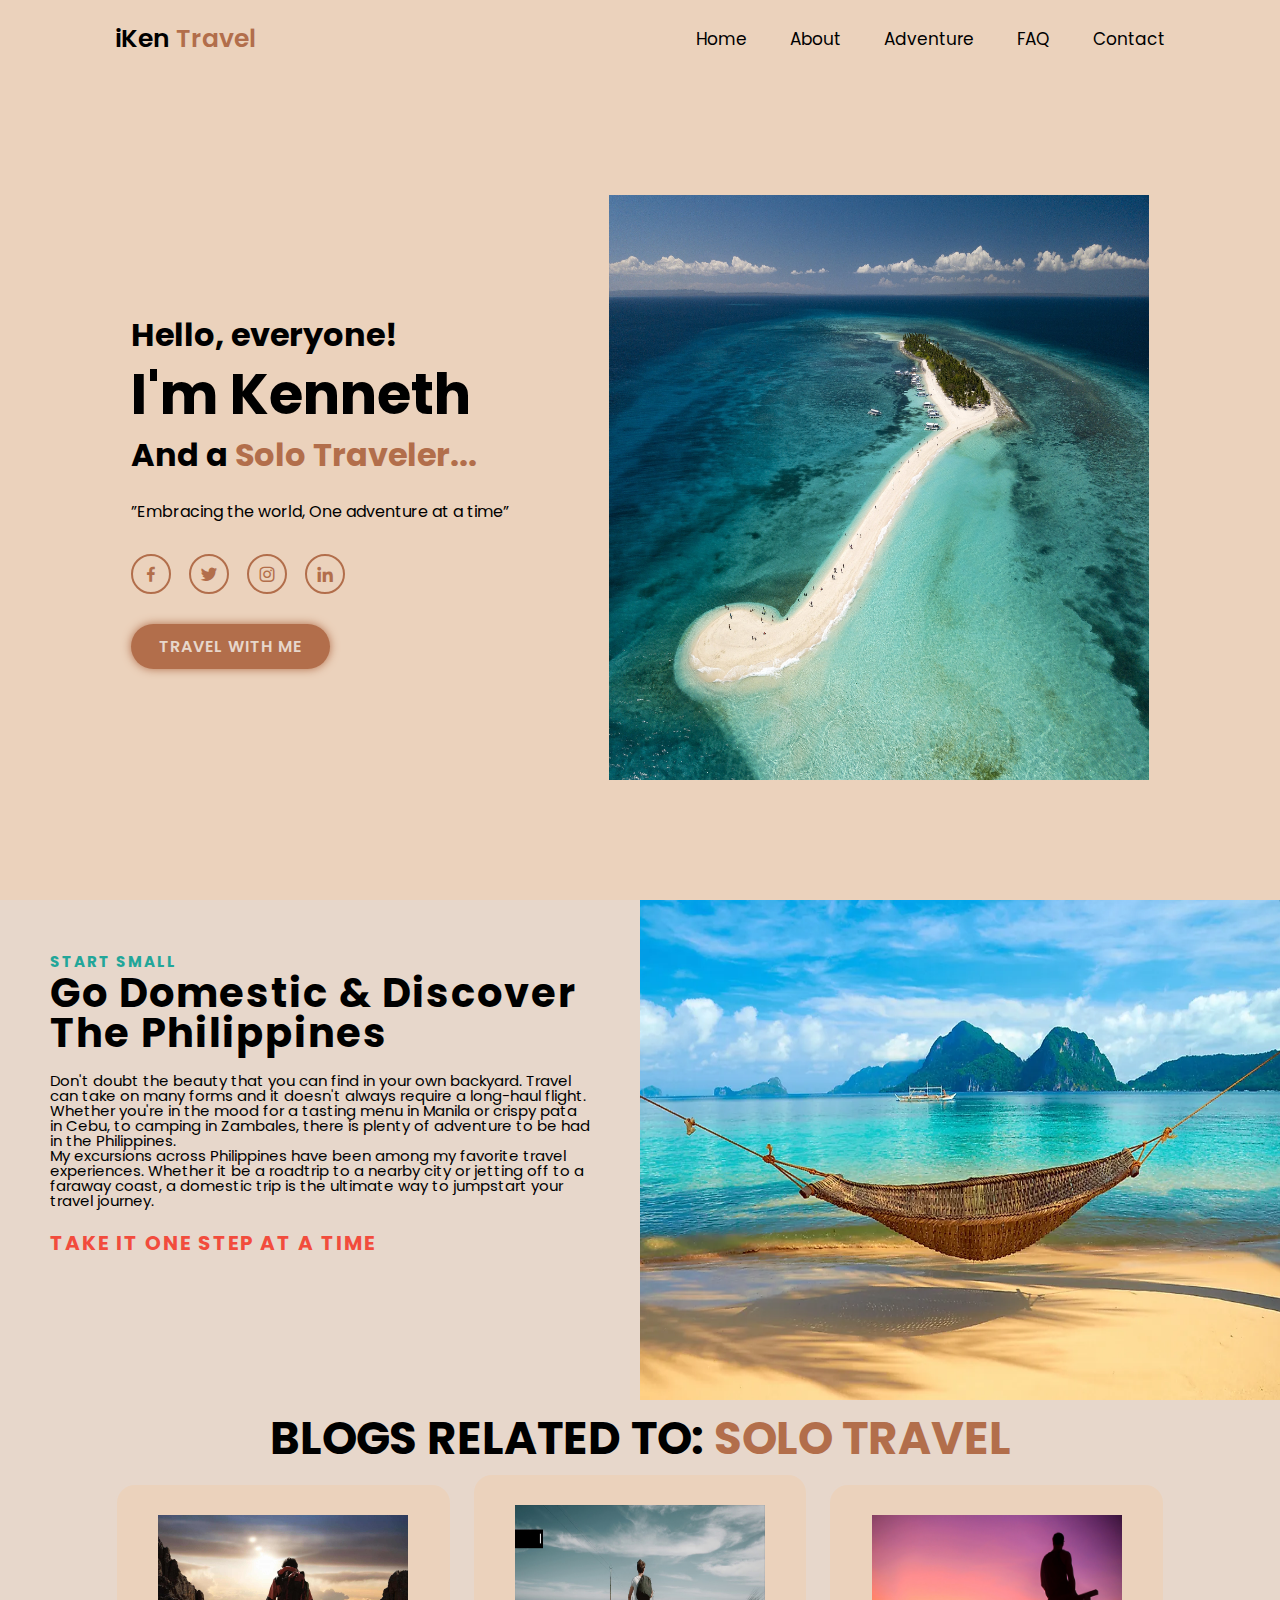
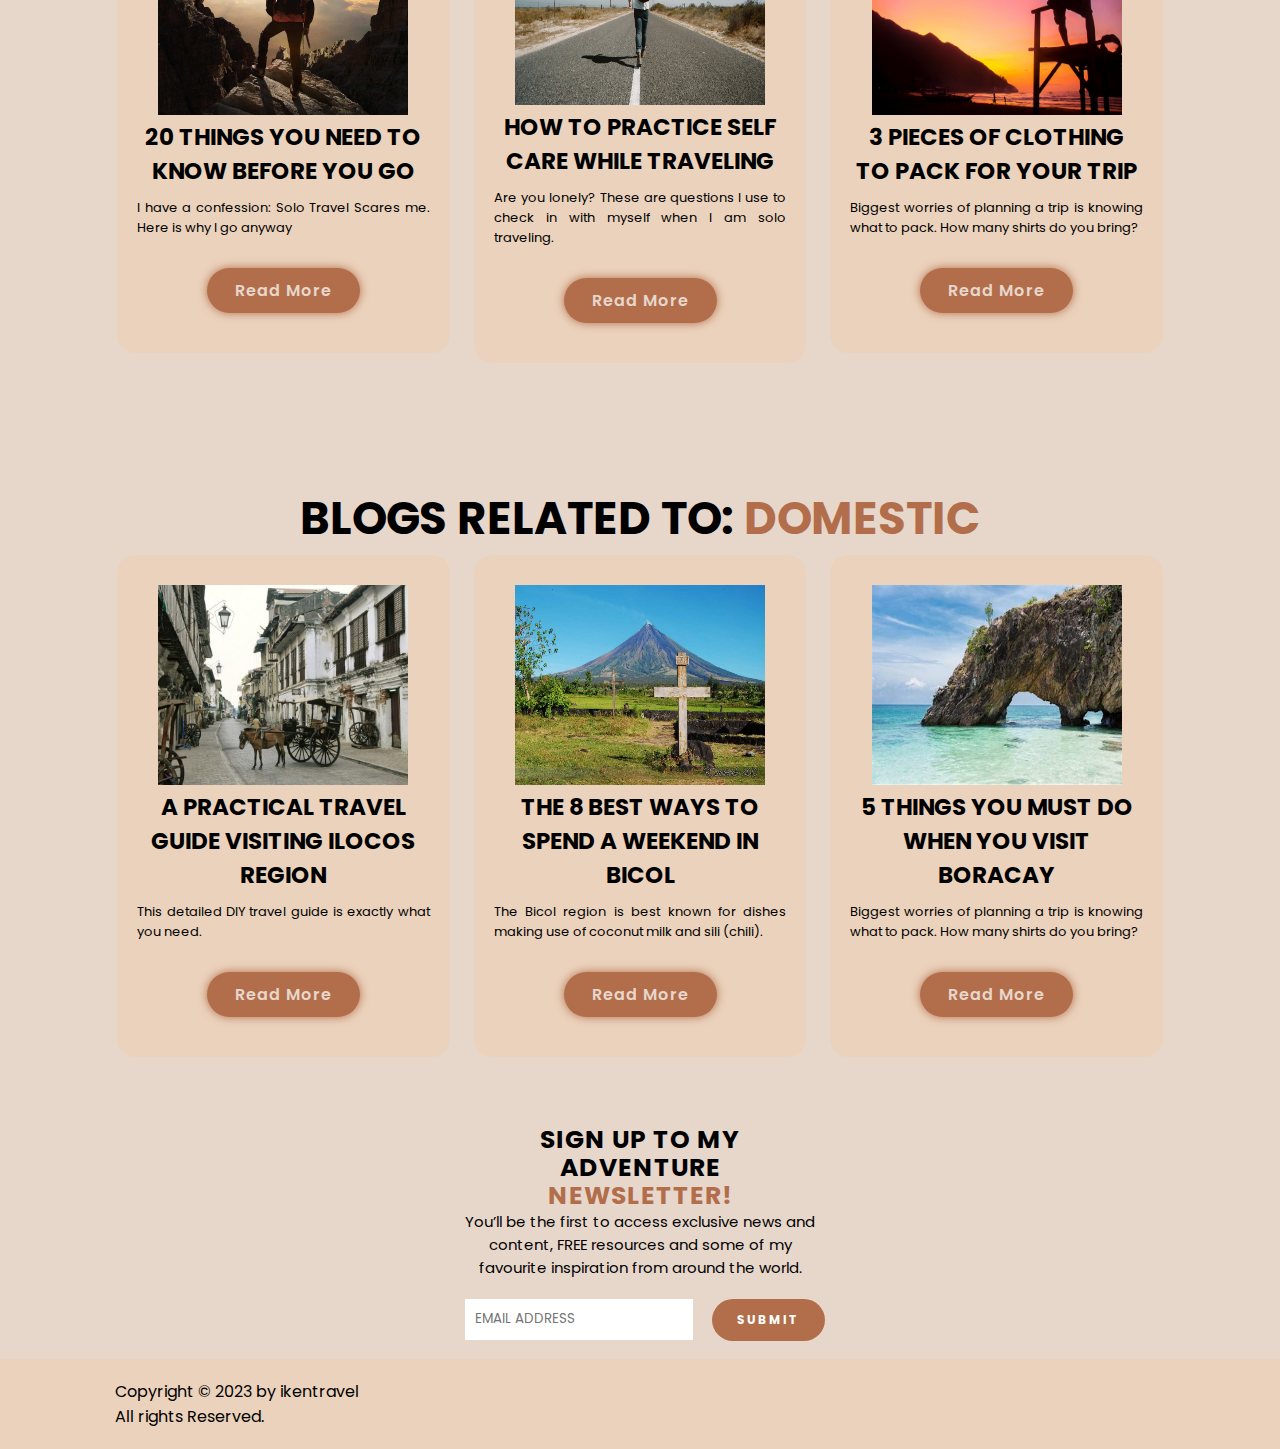
==== index.html @ bb7d7a22 "this is my mini project 1" ====
<!DOCTYPE html>
<html lang="en">
<head>
  <meta charset="UTF-8">
  <meta http-equiv="X-UA-compatible" content="IE=edge">
  <meta name="viewport" content="width=device-width, initial-scale=1.0">
  <title>ikentravel</title>

  <!-- box icons-->
  <link href='https://unpkg.com/boxicons@2.1.4/css/boxicons.min.css' rel='stylesheet'>


  <!-- custom css -->
  <link rel="stylesheet" href="styles.css">
</head>
<body>
  <!-- header design-->
  <header class="header">
    <a href="#" class="logo">iKen <span>Travel</span></a>

    <i class='bx bx-menu' id="menu-icon"></i>

    <nav class="navbar">
        <a href="homepage.html">Home</a>
        <a href="aboutpage.html">About</a>        
        <a href="adventurepage.html">Adventure</a>        
        <a href="faqpage.html">FAQ</a>        
        <a href="contactpage.html">Contact</a>        

    </nav>
  </header>

 <!-- home section design -->
 <section class="home" id="home">
    <div class="home-content">
      <h3>Hello, everyone!</h3>
      <h1>I'm Kenneth</h1>
      <h3>And a <span>Solo Traveler...</span></h3>
      <p>”Embracing the world, One adventure at a time”</p>
      
      <div class="social-media">
        <a href="https://www.facebook.com/knnth8jhn"><i class='bx bxl-facebook'></i></a>
        <a href="https://twitter.com/UyKenj"><i class='bx bxl-twitter' ></i></a>
        <a href="https://www.instagram.com/ikenntravel/"><i class='bx bxl-instagram' ></i></a>
        <a href="https://www.linkedin.com/in/kenneth-john-3977a8177/"><i class='bx bxl-linkedin' ></i></a>
      </div>
      <a href="#" class="btn">TRAVEL WITH ME</a>
    </div>

    <div class="home-img">
      <img src="/sample1.png" alt="">
    </div>
 </section>

 
 <div class="multiple-content" style="position:static;">
  <div class="2col">
    <div class="c2">
      <h2>START SMALL</h2>
      <h1>Go Domestic & Discover The Philippines</h1>
      <p>Don't doubt the beauty that you can find in your own backyard. Travel can take on many forms and it doesn't always require a long-haul flight.
      <br>Whether you're in the mood for a tasting menu in Manila or crispy pata in Cebu, to camping in Zambales, there is plenty of adventure to be had in the Philippines.
      <br>My excursions across Philippines have been among my favorite travel experiences. Whether it be a roadtrip to a nearby city or jetting off to a faraway coast, a domestic trip is the ultimate way to jumpstart your travel journey.
      </p>
      <h3>TAKE IT ONE STEP AT A TIME</h3>
    </div>

    <div class="c3">
      <img src="/Sample2.jpg" alt="">
    </div>
  </div>



   <section class="about" id="about">
    <h3 class="heading">BLOGS RELATED TO: <span>SOLO TRAVEL</span></h3>
    
    <div class="about-container">
      
      <div class="about-box">
        <img src="/Photos/BLOG2.jpg" alt="" style="width: 250px; height:200px;">
        <h3>20 THINGS YOU NEED TO KNOW BEFORE YOU GO</h3>
        <p>I have a confession: Solo Travel Scares me. Here is why I go anyway</p>
        <a href="#" class="btn">Read More</a>
      </div>

      <div class="about-box">
        <img src="/Photos/BLOG1.jpg" alt="" style="width: 250px; height:200px;">
        <h3>HOW TO PRACTICE SELF CARE WHILE TRAVELING</h3>
        <p>Are you lonely? These are questions I use to check in with myself when I am solo traveling.</p>
        <a href="#" class="btn">Read More</a>
      </div>

      <div class="about-box">
        <img src="/Photos/BLOG3.jpg" alt="" style="width: 250px; height:200px;">
        <h3>3 PIECES OF CLOTHING TO PACK FOR YOUR TRIP</h3>
        <p>Biggest worries of planning a trip is knowing what to pack. How many shirts do you bring?</p>
        <a href="#" class="btn">Read More</a>
      </div>
    </div>
  </section>


  <section class="about" id="about">
    <h3 class="heading">BLOGS RELATED TO: <span>DOMESTIC</span></h3>
    
    <div class="about-container">
      
      <div class="about-box">
        <img src="/Photos/BLOG4.jpg" alt="" style="width: 250px; height:200px;">
        <h3>A PRACTICAL TRAVEL GUIDE VISITING ILOCOS REGION</h3>
        <p>This detailed DIY travel guide is exactly what you need. </p>
        <a href="#" class="btn">Read More</a>
      </div>

      <div class="about-box">
        <img src="/Photos/BLOG5.jpg" alt="" style="width: 250px; height:200px;">
        <h3>THE 8 BEST WAYS TO SPEND A WEEKEND IN BICOL</h3>
        <p>The Bicol region is best known for dishes making use of coconut milk and sili (chili).</p>
        <a href="#" class="btn">Read More</a>
      </div>

      <div class="about-box">
        <img src="/Photos/BLOG6.jpg" alt="" style="width: 250px; height:200px;">
        <h3>5 THINGS YOU MUST DO WHEN YOU VISIT BORACAY </h3>
        <p>Biggest worries of planning a trip is knowing what to pack. How many shirts do you bring?</p>
        <a href="#" class="btn">Read More</a>
      </div>
    </div>

    <div class="parent-wrapper">
      <span class="close-btn glyphicon glyphicon-remove"></span>
      <div class="subscribe-wrapper">
        <h4>SIGN UP TO MY ADVENTURE <span>NEWSLETTER!</span></h4>
        <p>You’ll be the first to access exclusive news and content, FREE resources and some of my favourite inspiration from around the world.</p>
        <input type="email" name="email" class="subscribe-input" placeholder="EMAIL ADDRESS">
        <div class="submit-btn">SUBMIT</div>
      </div>
    </div>

  </section>
</div>




 



    <!--footer design-->
<setion>
    <footer class="footer">
      <div class="footer-text">
        <p>Copyright &copy; 2023 by ikentravel </p>
        <p>All rights Reserved.</p>
      </div>
</setion>
  
  <!-- custom js -->
  <script src="script.js"></script>
  <script src="https://cdn.jsdelivr.net/npm/bootstrap@5.3.0/dist/js/bootstrap.bundle.min.js" integrity="sha384-geWF76RCwLtnZ8qwWowPQNguL3RmwHVBC9FhGdlKrxdiJJigb/j/68SIy3Te4Bkz" crossorigin="anonymous"></script>
</body>
</html>
---- styles.css ----
@import url('https://fonts.googleapis.com/css2?family=Poppins:wght@300;400;500;600;700;800;900&display=swap');

* {
  margin: 0;
  padding: 0;
  box-sizing: border-box;
  text-decoration: none;
  border: none;
  outline: none;
  scroll-behavior: smooth;
  font-family: 'Poppins', sans-serif;
}

:root {
  --bg-color: #EBD2BC;
  --second-bg-color: #E7D7CB;
  --text-color: #000000;
  --main-color: #B26E4B;
}

html {
  font-size: 62.5%;
  overflow-x: hidden;
}

body {
  background: var(--bg-color);
  color: var(--text-color)
}

section {
  min-height: 100vh;
  padding: 10rem 9% 2rem;
}

.header {
  background: var(--bg-color);
  position: fixed;
  top: 0;
  left: 0;
  width: 100%;
  padding: 2rem 9%;
  display: flex;
  justify-content: space-between;
  align-items: center;
  z-index: 100;
}

.logo {
  font-size: 2.5rem;
  color: var(--text-color);
  font-weight: 600;
  cursor: default;
}

.navbar a {
  font-size: 1.7rem;
  color: var(--text-color);
  margin-left: 4rem;
  transition: .3s;
}

.navbar a:hover,
.navbar a.active {
  color: var(--main-color);

}

#menu-icon {
  font-size: 3.6rem;
  color: var(--text-color);
  display: none;
}

.faq {
  display: flex;
  text-align: center;
}



.faq-content h3 {
  font-size: 3.2rem;
  font-weight: 600;
}

.faq-content h2 {
  font-size: 2rem;
  font-weight: 500;
}

.faq-social-media a {
  display: inline-flex;
  justify-content: center;
  align-items: center;
  width: 4rem;
  height: 4rem;
  background: transparent;
  border: .2rem solid #22A699;
  border-radius: 50%;
  font-size: 2rem;
  color: #22A699;
  margin: 3rem 1.5rem 3rem 0;
  transition: .5s ease;
}

.faq-social-media a:hover {
  background: #22A699;
  color: var(--second-bg-color);
  box-shadow: 0 0 1rem #22A699;

}

.accordion-button::after {
  background-image: url("data:image/svg+xml,%3csvg viewBox='0 0 16 16' fill='%23333' xmlns='http://www.w3.org/2000/svg'%3e%3cpath fill-rule='evenodd' d='M8 0a1 1 0 0 1 1 1v6h6a1 1 0 1 1 0 2H9v6a1 1 0 1 1-2 0V9H1a1 1 0 0 1 0-2h6V1a1 1 0 0 1 1-1z' clip-rule='evenodd'/%3e%3c/svg%3e");
  transform: scale(.7) !important;
}
.accordion-button:not(.collapsed)::after {
  background-image: url("data:image/svg+xml,%3csvg viewBox='0 0 16 16' fill='%23333' xmlns='http://www.w3.org/2000/svg'%3e%3cpath fill-rule='evenodd' d='M0 8a1 1 0 0 1 1-1h14a1 1 0 1 1 0 2H1a1 1 0 0 1-1-1z' clip-rule='evenodd'/%3e%3c/svg%3e");
}

.home {
  display: flex;
  justify-content: center;
  align-items: center;
}

.home-img img {
  padding-left: 100px;
  width: 50vw;
  height: 65vh;
}

.home-content h3 {
  font-size: 3.2rem;
  font-weight: 700;
}

.home-content h3:nth-of-type(2) {
  margin-bottom: 2rem;
}

span {
  color: var(--main-color);
}

.home-content h1 {
  font-size: 5.6rem;
  font-weight: 700;
  line-height:  1.3;
}

.home-content p {
  font-size: 1.6rem;
}

.social-media a {
  display: inline-flex;
  justify-content: center;
  align-items: center;
  width: 4rem;
  height: 4rem;
  background: transparent;
  border: .2rem solid var(--main-color);
  border-radius: 50%;
  font-size: 2rem;
  color: var(--main-color);
  margin: 3rem 1.5rem 3rem 0;
  transition: .5s ease;
}

.social-media a:hover {
  background: var(--main-color);
  color: var(--second-bg-color);
  box-shadow: 0 0 1rem var(--main-color);

}

.btn {
  display: inline-block;
  padding: 1rem 2.8rem;
  background: var(--main-color);
  border-radius: 4rem;
  box-shadow: 0 0 1rem var(--main-color);
  font-size: 1.6rem;
  color: var(--second-bg-color);
  letter-spacing: .1rem;
  font-weight: 600;
}

.btn:hover {
  box-shadow: none;
}



.heading {
  text-align: center;
  font-size: 4.5rem;
}

/*MULTIPLE CONTENT*/



.multiple-content {
  max-width: 1500px;
}


.c1{
  display: inline-block;
  width: 100%;
}

.c1{
  position: relative;
}

.background-image {
  width: 1500px;
}

.overlay-text{
  background-color:rgba(255, 255, 255, 0.5);
  padding:20px;
  text-align:center;
  position: absolute;
  top:50%;
  right:50%;
  transform:translate(50%, -50%);
}

.c2{
  display:inline-block;
  float: left;
  width: 50%;
  text-align: left;
  padding: 50px 0;
  margin: 0px;
}
.c2 h1 {
  margin-left: 5rem;
  letter-spacing: 2px;
  font-size: 40px;
  line-height: 40px;
}

.c2 h2 {
  margin-top: auto;
  margin-left: 5rem;
  letter-spacing: 2px;
  color: #22A699;

}

.c2 h3 {
  margin-left: 5rem;
  letter-spacing: 2px;
  padding-top: 20px;
  font-size: 20px;
  color: #F24C3D;
}

.c2 p {
  margin-top: 2rem;
  margin-left: 5rem;
  margin-right: 5rem;

  line-height: 15px;
  font-size: 15px;

}

.c3{
  display: inline-block;
  float: left;
  width: 50%;
}

.c3 img {
  height: 500px;
  margin: auto;
  width: 100%;
}

@media only screen and (max-width: 660px){
  .c2{
    width: 100%;
  }
  .c3{
    width: 100%;
  }
}



/*NEWSLETTER*/
.parent-wrapper {
  position: relative;
  width: 350px;
  height: 200px;
  margin: 40px auto;
  }

.close-btn {
  margin: 20px;
  font-size: 18px;
  cursor: pointer;
}



.subscribe-wrapper h4 {
  text-align: center;
  font-size: 25px;
  font-weight: bold;
  letter-spacing: 1px;
  line-height: 28px;
}

.subscribe-wrapper p {
  text-align: center;
  font-size: 15px;
}

.subscribe-wrapper input {
  position: absolute;
  border: none;
  border-bottom: 1px solid white;
  padding: 10px;
  margin-top: 20px;
  width: 65%;
}


.subscribe-wrapper .submit-btn {
  position: absolute;
  border-radius: 30px;
  background-color: var(--main-color);
  color: #FFF;
  padding: 12px 25px;
  display: inline-block;
  font-size: 12px;
  font-weight: bold;
  letter-spacing: 2px;
  right: -10px;
  cursor: pointer;
  transition: all .25s ease;
  margin-top: 20px;

}


.container {
  padding-top: 10rem;
  display: grid;
  grid-template-columns:15% 15% 14% 14% 12% 14% 13%;
}

.container:hover img {
  filter: grayscale(70%);
  transform: scale(1.1); 
}

.container-text {
  display: flex;
  justify-content: center;
  align-items: center;
  flex-direction: column;
  text-align: center;
  padding: 10px 5rem;
}
.about {
  background: var(--second-bg-color);
}

.about h2 {
  margin-bottom: 5rem;
}

.about-container {
  display: flex;
  justify-content: center;
  align-items: center;
  flex-wrap: wrap;
  gap: 2rem;

}

.about-container .about-box {
  flex: 1 1 30rem;
  background: var(--bg-color);
  padding: 3rem 2rem 4rem;
  border-radius: 2rem;
  text-align: center;
  border: .2rem solid var(--second-bg-color);
  transition: .5 ease;
}

.about-container .about-box:hover {
  border-color: var(--main-color);
  transform: scale(1.02);
}

.about-box i {
  font-size: 7rem;
  color: var(--main-color);
}

.about-box h3 {
  font-size: 2.3rem;
}

.about-box p {
  font-size: 1.3rem;
  margin: 1rem 0 3rem;
  text-align: justify;
}

.portfolio {
  background: var(--bg-color);
}

.portfolio h2 {
  margin-bottom: 4rem;
}

.portfolio-container {
  display: grid;
  grid-template-columns: repeat(3, 1fr);
  align-items: center;
  gap: 2.5rem;
}

.portfolio-container .portfolio-box {
  position: relative;
  border-radius: 2rem;
  box-shadow: 0 0 1rem var(--main-color);
  overflow: hidden;
  display: flex;
}

.portfolio-box img {
  width: 100%
}

.portfolio-box:hover img {
  transform: scale(1.1);
}

.portfolio-box .portfolio-layer {
  position: absolute;
  bottom: 0;
  left: 0;
  width: 100%;
  height: 100%;
  background: linear-gradient(rgba(0, 0, 0, .1), var(--main-color));
  display: flex;
  justify-content: center;
  align-items: center;
  flex-direction: column;
  text-align: center;
  padding: 0 4rem;
  transform: translateY(100%);
  transition: .5s ease;
}

.portfolio-box:hover .portfolio-layer {
  transform: translateY(0);

}

.portfolio-layer h1 {
  font-size: 3rem;
}

.portfolio-layer p {
  font-size: 1.6rem;
  margin: .3rem 0 1rem;
}

.portfolio-layer a {
  display: inline-flex;
  justify-content: center;
  align-items: center;
  width: 5rem;
  height: 5rem;
  background: var(--text-color);
  border-radius: 50%;
}

.portfolio-layer a i {
  font-size: 2rem;
  color: var(--second-bg-color);
}

.contact {
  background: var(--second-bg-color);
}

.contact h2 {
  margin-bottom: 3rem;
}

.contact form {
  max-width: 70rem;
  margin: 1rem auto;
  text-align: center;
  margin-bottom: 3rem;
}

.contact form .input-box {
  display: flex;
  justify-content: space-between;
  flex-wrap: wrap;
}

.contact form .input-box input,
.contact form textarea {
  width: 100%;
  padding: 1.5rem;
  font-size: 1.6rem;
  color: var(--text-color);
  background-color: var(--bg-color);
  border-radius: .8rem;
  margin: .7rem 0;
}

.contact form .input-box input {
  width: 49%;
}

.contact form textarea {
  resize: none;
}

.contact form .btn {
  margin-top: 2rem;
  cursor: pointer;
}

.footer {
  display: flex;
  justify-content: space-between;
  align-items: center;
  flex-wrap: wrap;
  padding: 2rem 9%;
  background: var(--bg-color);
}

.footer-text p {
  font-size: 1.6rem;
}

.footer-iconTop a {
  display: inline-flex;
  justify-content: center;
  align-items: center;
  padding: .8rem;
  background: var(--main-color);
  border-radius: .8rem;
}

.footer-iconTop a:hover {
  box-shadow: 0 0 1rem var(--main-color);
}

.footer-iconTop a i {
  font-size: 2.4rem;
  color: var(--second-bg-color);
}

/* BREAKPOINTS */
@media (max-width: 1200px) {
  html {
    font-sizeL 55%;
  }
}

@media (max-width: 991px) {
  .header {
    padding: 2rem 3%;
  }

  section {
    padding: 10rem 3% 2rem;
  }

  .footer {
    padding: 2rem 3%;
  }
}




@media (max-width: 768px) {
  #menu-icon {
    display: block;
  }

  .navbar {
    position: absolute;
    top: 100%;
    left: 0;
    width: 100%;
    padding: 1rem 3%;
    background: var(--bg-color);
    border-top: .1rem solid rgba(0, 0, 0, .2);
    box-shadow: 0 .5rem 1rem rgba(0, 0, 0, .2);

  }


  .navbar a {
    display: block;
    font-size: 2rem;
    margin: 3rem 0;
  }
}
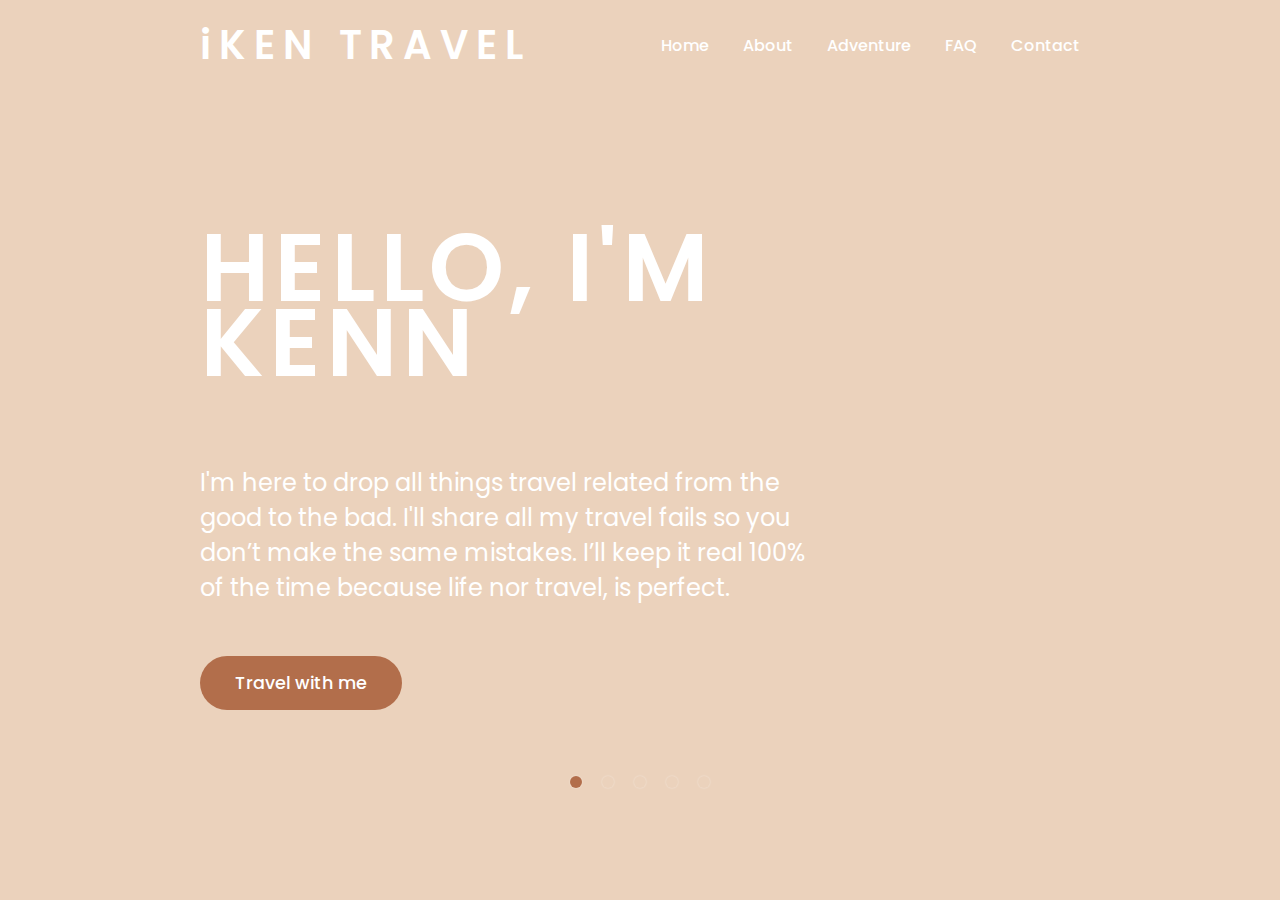
==== commit edfcca95: "Updated design" ====
--- a/index.html
+++ b/index.html
@@ -1,164 +1,115 @@
 <!DOCTYPE html>
 <html lang="en">
 <head>
-  <meta charset="UTF-8">
-  <meta http-equiv="X-UA-compatible" content="IE=edge">
-  <meta name="viewport" content="width=device-width, initial-scale=1.0">
-  <title>ikentravel</title>
-
-  <!-- box icons-->
-  <link href='https://unpkg.com/boxicons@2.1.4/css/boxicons.min.css' rel='stylesheet'>
-
-
-  <!-- custom css -->
-  <link rel="stylesheet" href="styles.css">
+    <meta charset="UTF-8">
+    <meta name="viewport" content="width=device-width, initial-scale=1.0">
+    <title>ikentravel</title>
+    <link rel="stylesheet" href="homestyle.css">
+    <link rel="stylesheet" href="https://cdnjs.cloudflare.com/ajax/libs/font-awesome/5.14.0/css/all.min.css">
 </head>
 <body>
-  <!-- header design-->
-  <header class="header">
-    <a href="#" class="logo">iKen <span>Travel</span></a>
+    
+    <header>
+        <a href="#" class="brand">iKEN TRAVEL</a>
+        <div class="menu-btn"></div>
+    <div class="navigation">
+        <div class="navigation-items">
+            <a href="index.html">Home</a>
+            <a href="aboutpage.html">About</a>
+            <a href="adventurepage.html">Adventure</a>
+            <a href="faqpage.html">FAQ</a>
+            <a href="contactpage.html">Contact</a>
+        </div>
+    </div>
+    </header>
 
-    <i class='bx bx-menu' id="menu-icon"></i>
+    <section class="home">
+        <video class="video-slide active" src="/Videos/1.mp4" autoplay muted loop></video>
+        <video class="video-slide" src="/Videos/2.mp4" autoplay muted loop></video>
+        <video class="video-slide" src="/Videos/3.mp4" autoplay muted loop></video>
+        <video class="video-slide" src="/Videos/4.mp4" autoplay muted loop></video>
+        <video class="video-slide" src="/Videos/5.mp4" autoplay muted loop></video>
+        <div class="content active">
+            <h1>Hello, I'm Kenn <br><span>a solo traveler</span></h1>
+            <p>I'm here to drop all things travel related from the good to the bad. I'll share all my travel fails so you don’t make the same mistakes. I’ll keep it real 100% of the time because life nor travel, is perfect.
+            </p>
+            <a href="#">Travel with me</a>
+        </div>
+        <div class="content">
+            <h1>Greet the world,<br><span>Meet yourself</span></h1>
+            <p>As someone who's walked in your shoes, I'm arming you with stunning photos, expert advice, and essential resources that will help confidently take charge of your journey. I've got your back! ULTIMATELY, THAT'S WHAT TRAVEL IS ABOUT.
+            </p>
+            <a href="#">Read More</a>
+        </div>
+        <div class="content">
+            <h1>Don't be Afraid<br><span>To Travel Solo</span></h1>
+            <p>IF YOU WAIT FOR OTHERS, YOU'LL WAIT FOREVER. Tired of waiting for the trip to make it out of the group chat? Need some 'me' time? Want to travel without compromise? On a journey of self discovery? I'll equip you with all things solo.
+            </p>
+            <a href="#">Read More</a>
+        </div>
+        <div class="content">
+            <h1>Explore The Blog<br><span>SEE THE WORLD </span></h1>
+            <p>I've ridden the struggle bus along this journey more than once. Nowadays I’ve got this travel thing down, so let me show you how to make your dream trip a reality and why it's worth it. I got you!</p>
+            <a href="#">Read More</a>
+        </div>
+        <div class="content">
+            <h1>Go Domestic & Discover<br><span> The PHILIPPINES</span></h1>
+            <p>Don't doubt the beauty that you can find in your own backyard. Travel can take on many forms and it doesn't always require a long-haul flight. My excursions across Philippines have been my favorite travel experiences.            </p>
+            <a href="#">Read More</a>
+        </div>
+        <div class="media-icons">
+            <a href="#"><i class="fab fa-facebook-f"></i></a>
+            <a href="#"><i class="fab fa-instagram"></i></a>
+            <a href="#"><i class="fab fa-twitter"></i></a>
+       </div>
+       <div class="slider-navigation">
+            <div class="nav-btn active"></div>
+            <div class="nav-btn"></div>
+            <div class="nav-btn"></div>
+            <div class="nav-btn"></div>
+            <div class="nav-btn"></div>
+       </div>
+    </section>
 
-    <nav class="navbar">
-        <a href="homepage.html">Home</a>
-        <a href="aboutpage.html">About</a>        
-        <a href="adventurepage.html">Adventure</a>        
-        <a href="faqpage.html">FAQ</a>        
-        <a href="contactpage.html">Contact</a>        
+    <script type="text/javascript">
+    //Javascript of responsive navigation menu
+    const menuBtn = document.querySelector(".menu-btn");
+    const navigation = document.querySelector(".navigation");
 
-    </nav>
-  </header>
+    menuBtn.addEventListener("click", () => {
+        menuBtn.classList.toggle("active");
+        navigation.classList.toggle("active");
+    });
 
- <!-- home section design -->
- <section class="home" id="home">
-    <div class="home-content">
-      <h3>Hello, everyone!</h3>
-      <h1>I'm Kenneth</h1>
-      <h3>And a <span>Solo Traveler...</span></h3>
-      <p>”Embracing the world, One adventure at a time”</p>
-      
-      <div class="social-media">
-        <a href="https://www.facebook.com/knnth8jhn"><i class='bx bxl-facebook'></i></a>
-        <a href="https://twitter.com/UyKenj"><i class='bx bxl-twitter' ></i></a>
-        <a href="https://www.instagram.com/ikenntravel/"><i class='bx bxl-instagram' ></i></a>
-        <a href="https://www.linkedin.com/in/kenneth-john-3977a8177/"><i class='bx bxl-linkedin' ></i></a>
-      </div>
-      <a href="#" class="btn">TRAVEL WITH ME</a>
-    </div>
+    //Javascript for video slider navigation
+    const btns = document.querySelectorAll(".nav-btn");
+    const slides = document.querySelectorAll(".video-slide");
+    const contents = document.querySelectorAll(".content");
 
-    <div class="home-img">
-      <img src="/sample1.png" alt="">
-    </div>
- </section>
+    var sliderNav = function(manual){
+        btns.forEach((btn) => {
+            btn.classList.remove("active");
+        });
 
- 
- <div class="multiple-content" style="position:static;">
-  <div class="2col">
-    <div class="c2">
-      <h2>START SMALL</h2>
-      <h1>Go Domestic & Discover The Philippines</h1>
-      <p>Don't doubt the beauty that you can find in your own backyard. Travel can take on many forms and it doesn't always require a long-haul flight.
-      <br>Whether you're in the mood for a tasting menu in Manila or crispy pata in Cebu, to camping in Zambales, there is plenty of adventure to be had in the Philippines.
-      <br>My excursions across Philippines have been among my favorite travel experiences. Whether it be a roadtrip to a nearby city or jetting off to a faraway coast, a domestic trip is the ultimate way to jumpstart your travel journey.
-      </p>
-      <h3>TAKE IT ONE STEP AT A TIME</h3>
-    </div>
+        slides.forEach((slide) => {
+            slide.classList.remove("active");
+        });
 
-    <div class="c3">
-      <img src="/Sample2.jpg" alt="">
-    </div>
-  </div>
+        contents.forEach((content) => {
+            content.classList.remove("active");
+        });
 
+        btns[manual].classList.add("active");
+        slides[manual].classList.add("active");
+        contents[manual].classList.add("active");
 
+    }
 
-   <section class="about" id="about">
-    <h3 class="heading">BLOGS RELATED TO: <span>SOLO TRAVEL</span></h3>
-    
-    <div class="about-container">
-      
-      <div class="about-box">
-        <img src="/Photos/BLOG2.jpg" alt="" style="width: 250px; height:200px;">
-        <h3>20 THINGS YOU NEED TO KNOW BEFORE YOU GO</h3>
-        <p>I have a confession: Solo Travel Scares me. Here is why I go anyway</p>
-        <a href="#" class="btn">Read More</a>
-      </div>
-
-      <div class="about-box">
-        <img src="/Photos/BLOG1.jpg" alt="" style="width: 250px; height:200px;">
-        <h3>HOW TO PRACTICE SELF CARE WHILE TRAVELING</h3>
-        <p>Are you lonely? These are questions I use to check in with myself when I am solo traveling.</p>
-        <a href="#" class="btn">Read More</a>
-      </div>
-
-      <div class="about-box">
-        <img src="/Photos/BLOG3.jpg" alt="" style="width: 250px; height:200px;">
-        <h3>3 PIECES OF CLOTHING TO PACK FOR YOUR TRIP</h3>
-        <p>Biggest worries of planning a trip is knowing what to pack. How many shirts do you bring?</p>
-        <a href="#" class="btn">Read More</a>
-      </div>
-    </div>
-  </section>
-
-
-  <section class="about" id="about">
-    <h3 class="heading">BLOGS RELATED TO: <span>DOMESTIC</span></h3>
-    
-    <div class="about-container">
-      
-      <div class="about-box">
-        <img src="/Photos/BLOG4.jpg" alt="" style="width: 250px; height:200px;">
-        <h3>A PRACTICAL TRAVEL GUIDE VISITING ILOCOS REGION</h3>
-        <p>This detailed DIY travel guide is exactly what you need. </p>
-        <a href="#" class="btn">Read More</a>
-      </div>
-
-      <div class="about-box">
-        <img src="/Photos/BLOG5.jpg" alt="" style="width: 250px; height:200px;">
-        <h3>THE 8 BEST WAYS TO SPEND A WEEKEND IN BICOL</h3>
-        <p>The Bicol region is best known for dishes making use of coconut milk and sili (chili).</p>
-        <a href="#" class="btn">Read More</a>
-      </div>
-
-      <div class="about-box">
-        <img src="/Photos/BLOG6.jpg" alt="" style="width: 250px; height:200px;">
-        <h3>5 THINGS YOU MUST DO WHEN YOU VISIT BORACAY </h3>
-        <p>Biggest worries of planning a trip is knowing what to pack. How many shirts do you bring?</p>
-        <a href="#" class="btn">Read More</a>
-      </div>
-    </div>
-
-    <div class="parent-wrapper">
-      <span class="close-btn glyphicon glyphicon-remove"></span>
-      <div class="subscribe-wrapper">
-        <h4>SIGN UP TO MY ADVENTURE <span>NEWSLETTER!</span></h4>
-        <p>You’ll be the first to access exclusive news and content, FREE resources and some of my favourite inspiration from around the world.</p>
-        <input type="email" name="email" class="subscribe-input" placeholder="EMAIL ADDRESS">
-        <div class="submit-btn">SUBMIT</div>
-      </div>
-    </div>
-
-  </section>
-</div>
-
-
-
-
- 
-
-
-
-    <!--footer design-->
-<setion>
-    <footer class="footer">
-      <div class="footer-text">
-        <p>Copyright &copy; 2023 by ikentravel </p>
-        <p>All rights Reserved.</p>
-      </div>
-</setion>
-  
-  <!-- custom js -->
-  <script src="script.js"></script>
-  <script src="https://cdn.jsdelivr.net/npm/bootstrap@5.3.0/dist/js/bootstrap.bundle.min.js" integrity="sha384-geWF76RCwLtnZ8qwWowPQNguL3RmwHVBC9FhGdlKrxdiJJigb/j/68SIy3Te4Bkz" crossorigin="anonymous"></script>
+    btns.forEach((btn, i) =>{
+        btn.addEventListener("click", () => {
+            sliderNav(i);
+        });
+    });
+    </script>
 </body>
 </html>--- a/homestyle.css
+++ b/homestyle.css
@@ -0,0 +1,286 @@
+@import url('https://fonts.googleapis.com/css2?family=Poppins:wght@300;400;500;600;700;800;900&display=swap');
+
+* {
+    margin: 0;
+    padding: 0;
+    box-sizing: border-box;
+    font-family: "Poppins", sans-serif;
+}
+
+header {
+    z-index: 999;
+    position: absolute;
+    top: 0;
+    left: 0;
+    width: 100%;
+    display: flex;
+    justify-content: space-between;
+    align-items: center;
+    padding: 15px 200px;
+    transition: 0.5s ease;
+}
+
+header .brand {
+    color: #fff;
+    font-size: 2.5em;
+    letter-spacing: .5rem;
+    font-weight: 600;
+    text-decoration: none;
+
+}
+
+header .navigation {
+    position: relative;
+}
+
+header .navigation .navigation-items a {
+    position: relative;
+    color: #fff;
+    font-size: 1em;
+    font-weight: 500;
+    text-decoration: none;
+    margin-left: 30px;
+    transition: 0.3s ease;
+}
+
+header .navigation .navigation-items a:before {
+    content: '';
+    position: absolute;
+    width: 0;
+    height: 3px;
+    bottom: 0;
+    left: 0;
+    transition: 0.3s ease;
+}
+
+header .navigation .navigation-items a:hover:before {
+    width: 100%;
+}
+
+header .navigation .navigation-items a:hover {
+color: #B26E4B;
+}
+
+section {
+    padding: 100px 200px;
+}
+
+.home {
+    position: relative;
+    width: 100%;
+    min-height: 100vh;
+    display: flex;
+    justify-content: center;
+    flex-direction: column;
+    background: #EBD2BC;
+}
+
+.home::before {
+    z-index: 777;
+    content: '';
+    position: absolute;
+    background: rgb(235,210,188 0.3);
+    width: 100%;
+    height: 100%;
+    top: 0;
+    left: 0;
+}
+
+.home .content {
+    z-index: 888;
+    color: #fff;
+    width: 70%;
+    margin-top: 50px;
+    display: none;
+}
+
+.home .content.active {
+    display: block;
+    
+}
+
+.home .content h1 {
+    font-size: 6em;
+    font-weight: 900;
+    text-transform: uppercase;
+    letter-spacing: 5px;
+    line-height: 75px;
+    margin-bottom: 10px;
+}
+
+.content span {
+    color: #EBD2BC;
+    font-size: .5em;
+    font-weight: 100;
+    line-height: .5rem;
+}
+
+.home .content h1{
+    font-weight: 600;
+}
+
+.home .content p {
+    margin-bottom: 65px;
+    font-size: 1.5em;
+}
+
+.home .content a {
+    background: #B26E4B;
+    padding: 15px 35px;
+    color: #fff;
+    font-size: 1.1em;
+    font-weight: 500;
+    text-decoration: none;
+    border-radius: 50px;
+}
+
+.home .media-icons {
+    z-index: 888;
+    position: absolute;
+    right: 30px;
+    display: flex;
+    flex-direction: column;
+    transition: 0.5s ease;
+}
+
+.home .media-icons a{
+    color: #EBD2BC;
+    font-size: 1.6em;
+}
+
+.home .media-icons a:not(:last-child) {
+    margin-bottom: 20px;
+}
+
+.home .media-icons a:hover {
+    transform: scale(1.3);
+}
+
+.home video {
+    z-index: 000;
+    position: absolute;
+    top: 0;
+    left: 0;
+    width: 100%;
+    height: 100%;
+    object-fit: cover;
+}
+
+.slider-navigation {
+    z-index: 888;
+    position: relative;
+    display: flex;
+    justify-content: center;
+    align-items: center;
+    transform: translateY(80px);
+    margin-bottom: 12px;
+}
+
+.slider-navigation .nav-btn {
+    width: 12px;
+    height: 12px;
+    background: #EBD2BC;
+    border-radius: 50%;
+    cursor: pointer;
+    box-shadow: 0 0 2px rgb(255, 255, 255, 0.5);
+    transition: 0.3s ease;
+}
+
+.slider-navigation .nav-btn.active {
+    background: #B26E4B;
+}
+
+.slider-navigation .nav-btn:not(:last-child) {
+    margin-right: 20px;
+}
+
+.slider-navigation .nav-btn:hover {
+    transform: scale(1.2);
+}
+
+.video-slide {
+    position: absolute;
+    width: 100%;
+    clip-path: circle(0% at 0 50%);
+
+}
+
+.video-slide.active{
+    clip-path: circle(150% at 0 50%);
+    transition: 2s ease;
+    transition-property: clip-path;
+}
+
+@media (max-width: 768px) {
+    header {
+        padding: 12px 20px;
+    }
+
+    section {
+        padding: 150px 20px;
+    }
+
+    .home .media-icons {
+        right: 15px;
+    }
+    header .navigation {
+        display: none;
+    }
+
+    header .navigation.active {
+        position: fixed;
+        width: 100%;
+        top: 0;
+        left: 0;
+        display: flex;
+        justify-content: center;
+        align-items:safe;
+        background: rgb(1, 1, 1, 0.5);
+    }
+
+    header .navigation .navigation-items a {
+        color: #222;
+        font-size: 1.2em;
+        margin: 20px;
+    }
+
+    header .navigation .navigation-items a:before {
+        background: #B26E4B;
+        height: 5px;
+    }
+
+    header .navigation .navigation-items a:hover {
+        color: #B26E4B;
+    }
+
+    header .navigation.active .navigation-items {
+        background: #EBD2BC;
+        width: 600px;
+        max-width: 600px;
+        margin: 20px;
+        padding: 40px;
+        display: flex;
+        flex-direction: column;
+        align-items: flex-start;
+        border-radius: 5px;
+        box-shadow: 0 5px 25px rgba(1 1 1 / 20);
+    }
+
+    .menu-btn {
+        background: url(/Photos/menu.jpg)no-repeat;
+        background-size: 30px;
+        background-position: center;
+        width: 40px;
+        height: 40px;        
+        cursor: pointer;
+        transition: 0.3s;
+    }
+
+    .menu-btn.active {
+        z-index: 999;
+        background: url(/Photos/close.png)no-repeat;
+        background-size: 25px;
+        background-position: center;
+        transition: 0.3s ease;
+    }
+}
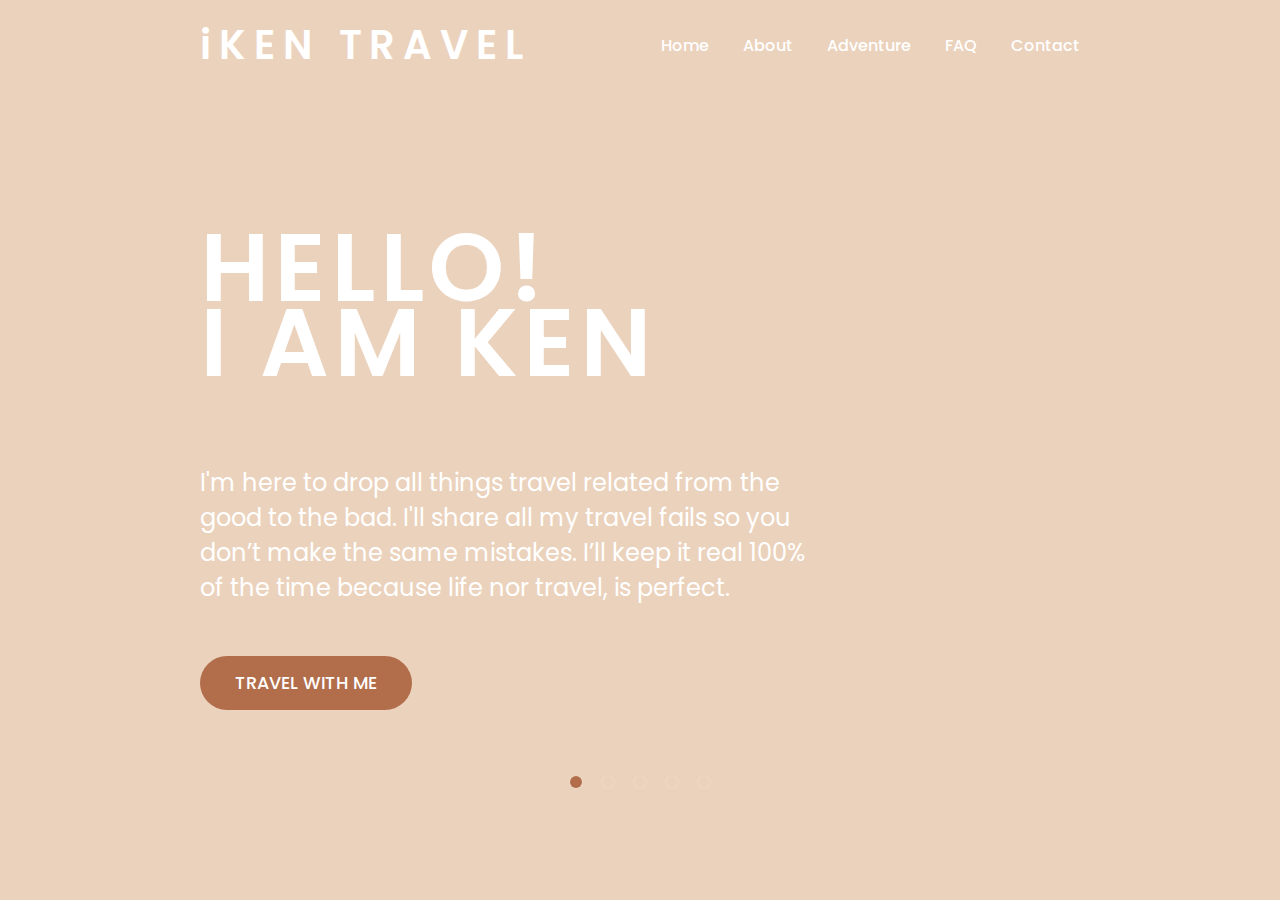
==== commit 89999827: "Updated landing page" ====
--- a/index.html
+++ b/index.html
@@ -10,7 +10,7 @@
 <body>
     
     <header>
-        <a href="#" class="brand">iKEN TRAVEL</a>
+        <a href="index.html" class="brand">iKEN TRAVEL</a>
         <div class="menu-btn"></div>
     <div class="navigation">
         <div class="navigation-items">
@@ -24,43 +24,43 @@
     </header>
 
     <section class="home">
-        <video class="video-slide active" src="/Videos/1.mp4" autoplay muted loop></video>
+        <video class="video-slide active" src="/Videos/4.mp4" autoplay muted loop></video>
         <video class="video-slide" src="/Videos/2.mp4" autoplay muted loop></video>
         <video class="video-slide" src="/Videos/3.mp4" autoplay muted loop></video>
-        <video class="video-slide" src="/Videos/4.mp4" autoplay muted loop></video>
+        <video class="video-slide" src="/Videos/1.mp4" autoplay muted loop></video>
         <video class="video-slide" src="/Videos/5.mp4" autoplay muted loop></video>
         <div class="content active">
-            <h1>Hello, I'm Kenn <br><span>a solo traveler</span></h1>
+            <h1>Hello! <br> I am Ken <br><span>a solo traveler</span></h1>
             <p>I'm here to drop all things travel related from the good to the bad. I'll share all my travel fails so you don’t make the same mistakes. I’ll keep it real 100% of the time because life nor travel, is perfect.
             </p>
-            <a href="#">Travel with me</a>
+            <a href="adventurepage.html">TRAVEL WITH ME</a>
         </div>
         <div class="content">
             <h1>Greet the world,<br><span>Meet yourself</span></h1>
             <p>As someone who's walked in your shoes, I'm arming you with stunning photos, expert advice, and essential resources that will help confidently take charge of your journey. I've got your back! ULTIMATELY, THAT'S WHAT TRAVEL IS ABOUT.
             </p>
-            <a href="#">Read More</a>
+            <a href="adventurepage.html">Read More</a>
         </div>
         <div class="content">
             <h1>Don't be Afraid<br><span>To Travel Solo</span></h1>
             <p>IF YOU WAIT FOR OTHERS, YOU'LL WAIT FOREVER. Tired of waiting for the trip to make it out of the group chat? Need some 'me' time? Want to travel without compromise? On a journey of self discovery? I'll equip you with all things solo.
             </p>
-            <a href="#">Read More</a>
+            <a href="adventurepage.html">Read More</a>
         </div>
         <div class="content">
             <h1>Explore The Blog<br><span>SEE THE WORLD </span></h1>
             <p>I've ridden the struggle bus along this journey more than once. Nowadays I’ve got this travel thing down, so let me show you how to make your dream trip a reality and why it's worth it. I got you!</p>
-            <a href="#">Read More</a>
+            <a href="adventurepage.html">Read More</a>
         </div>
         <div class="content">
             <h1>Go Domestic & Discover<br><span> The PHILIPPINES</span></h1>
             <p>Don't doubt the beauty that you can find in your own backyard. Travel can take on many forms and it doesn't always require a long-haul flight. My excursions across Philippines have been my favorite travel experiences.            </p>
-            <a href="#">Read More</a>
+            <a href="adventurepage.html">Read More</a>
         </div>
         <div class="media-icons">
-            <a href="#"><i class="fab fa-facebook-f"></i></a>
-            <a href="#"><i class="fab fa-instagram"></i></a>
-            <a href="#"><i class="fab fa-twitter"></i></a>
+            <a href="https://www.facebook.com/knnth8jhn/"><i class="fab fa-facebook-f"></i></a>
+            <a href="https://www.instagram.com/ikenntravel/"><i class="fab fa-instagram"></i></a>
+            <a href="https://twitter.com/UyKenj"><i class="fab fa-twitter"></i></a>
        </div>
        <div class="slider-navigation">
             <div class="nav-btn active"></div>
